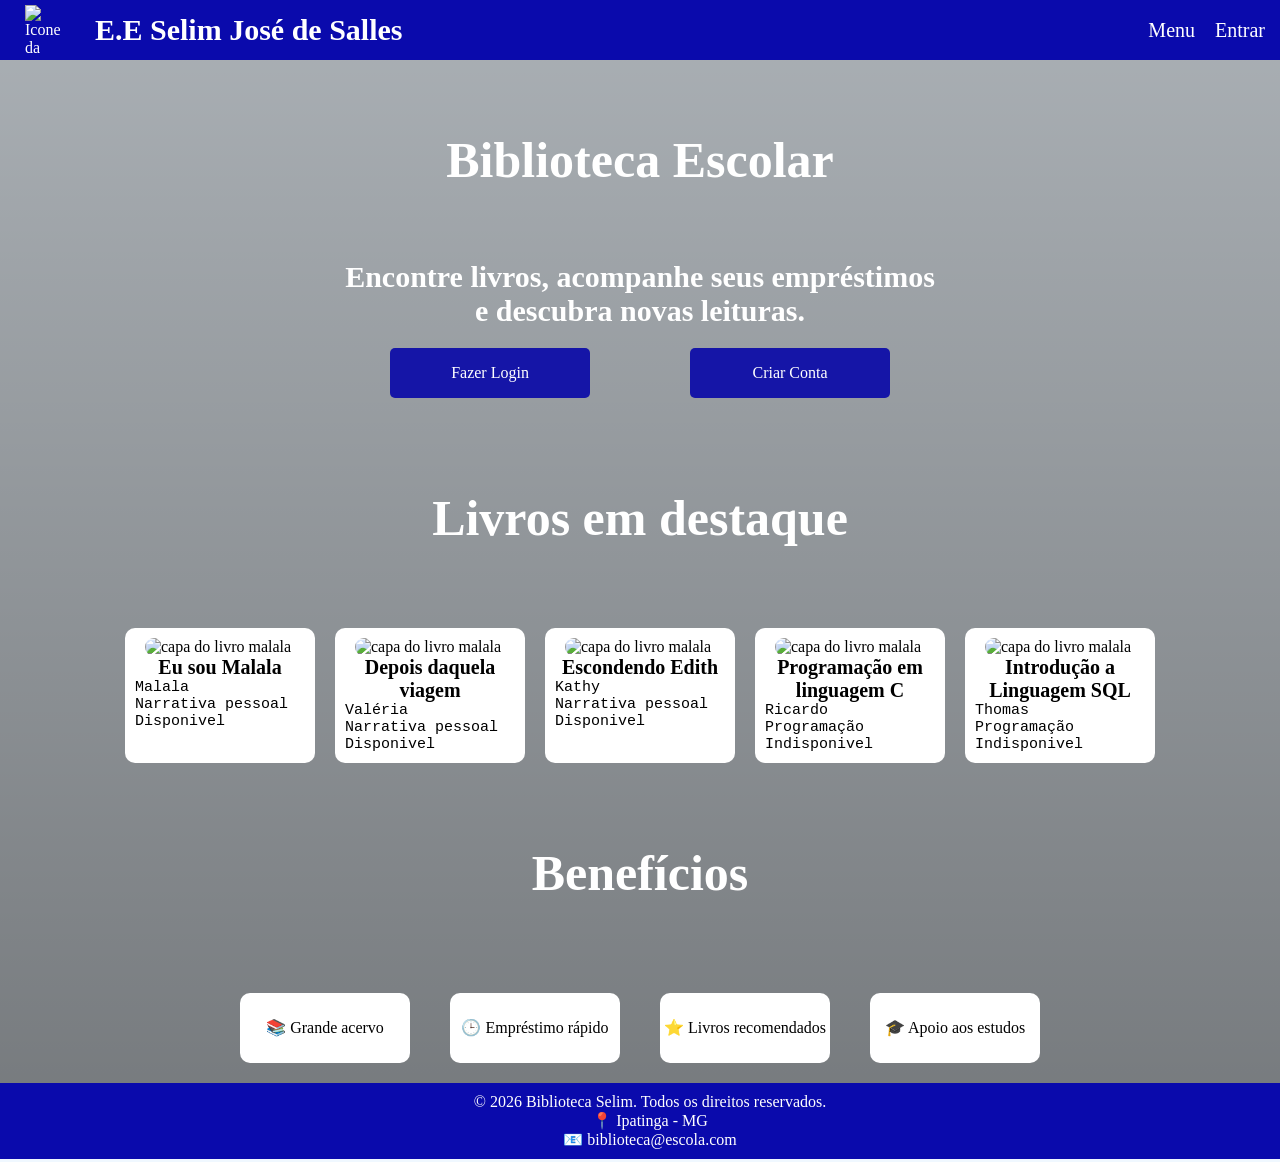
==== index.html @ b5f73b68 "Add files via upload" ====
<!DOCTYPE html>
<html lang="pt-BR">
<head>
    <link rel="stylesheet" href="style.css">
    <meta charset="UTF-8">
    <meta name="viewport" content="width=device-width, initial-scale=1.0">
    <title>Biblioteca Selim</title>
</head>
<body>
    <header>
        <img src="imgs/index/iconeselim.png" alt="Icone da Escola">
        <h1>E.E Selim José de Salles</h1>
        <nav>
            <a href="menu.html">Menu</a>
            <a href="login.html">Entrar</a>
        </nav>
    </header>

    <main class="index">
            <h2>Biblioteca Escolar</h2>
            <h3>Encontre livros, acompanhe seus empréstimos e descubra novas leituras.</h3>
            <nav class="nav-index">
                <a href="login.html">Fazer Login</a>
                <a href="cadastro.html">Criar Conta</a>
            </nav>
        
            <h2>Livros em destaque</h2>

            <div class="livrosemdestaque">
                <div class="card-livro-index">
                    <img src="imgs/index/capalivromalala.jfif" alt="capa do livro malala">
                    <h3>Eu sou Malala</h3>
                    <p>Malala</p>
                    <p>Narrativa pessoal</p>
                    <p>Disponivel</p>
                </div>

                <div class="card-livro-index">
                    <img src="imgs/index/capalivrodepoisdaquelaviagem.jpg" alt="capa do livro malala">
                    <h3>Depois daquela viagem</h3>
                    <p>Valéria</p>
                    <p>Narrativa pessoal</p>
                    <p>Disponivel</p>
                </div>

                <div class="card-livro-index">
                    <img src="imgs/index/capalivroescondendoedith.jpg" alt="capa do livro malala">
                    <h3>Escondendo Edith</h3>
                    <p>Kathy</p>
                    <p>Narrativa pessoal</p>
                    <p>Disponivel</p>
                </div>

                <div class="card-livro-index">
                    <img src="imgs/index/capalivrolinguagemc.jfif" alt="capa do livro malala">
                    <h3>Programação em linguagem C</h3>
                    <p>Ricardo</p>
                    <p>Programação</p>
                    <p>Indisponivel</p>
                </div>

                <div class="card-livro-index">
                    <img src="imgs/index/capalivrosql.jpg" alt="capa do livro malala">
                    <h3>Introdução a Linguagem SQL</h3>
                    <p>Thomas</p>
                    <p>Programação</p>
                    <p>Indisponivel</p>
                </div>
            </div>

            <h2>Benefícios</h2>

            <div class="beneficios">
                <div class="beneficio">
                    <p>📚 Grande acervo</p>
                </div>
                <div class="beneficio">
                    <p>🕒 Empréstimo rápido</p>
                </div>
                <div class="beneficio">
                    <p>⭐ Livros recomendados</p>
                </div>
                <div class="beneficio">
                    <p>🎓 Apoio aos estudos</p>
                </div>
            </div>
    </main>

    <footer>
        <p>&copy; 2026 Biblioteca Selim. Todos os direitos reservados.</p>
        <p>📍 Ipatinga - MG</p>
        <p>📧 biblioteca@escola.com</p>
    </footer>
</body>
</html>
---- style.css ----
*{
    margin: 0;
    padding: 0;
}

body{
    background-color: aliceblue;
}

header{
    display: flex;
    background-color: rgb(10, 10, 172);
    color: white;
    width: 100%;
    z-index: 1000;
    padding: 5px;
}

header img{
    width: 50px;
    height: 50px;
    margin-left: 20px;
}

header h1{
    margin-left: 20px;
    font-size: 30px;
    line-height: 50px;
}

header nav{
    display: flex;
    margin-left: auto;
    margin-right: 20px;
}

header nav a{
    text-decoration: none;
    color: white;
    line-height: 50px;
    margin-left: 20px;
    font-size: 20px;
}

main{
    z-index: 100;
}

footer{
    width: 100%;
    z-index: 1000;
    background-color: rgb(10, 10, 172);
    color: white;
    text-align: center;
    padding: 10px;
}

.footer{
    bottom: 0;
    position: fixed;
}

/* Index */
.index{
    background-image:linear-gradient(rgba(0,0,0,0.3), rgba(0,0,0,0.5)), url("imgs/index/backgroundindex.jpg");
}

.index h2{
    color: white;
    font-size: 50px;
    text-align: center;
    line-height: 200px;
}

.index h3{
    color: white;
    font-size: 30px;
    text-align: center;
    max-width: 600px;
    margin: 0 auto;
}

.index a{
    width: 200px;
    height: 50px;
    background-color: rgb(21, 21, 167);
    color: white;
    text-decoration: none;
    text-align: center;
    line-height: 50px;
    margin: 20px auto;
    border-radius: 5px;
    transition: background-color 0.3s ease, transform 0.3s ease;
}

.index a:hover{
    background-color: rgb(0, 0, 150);
    transform: scale(1.05);
}

.livrosemdestaque{
    display: flex;
    justify-content: center;
    flex-wrap: wrap;
}

.card-livro-index{
    border-radius: 10px;
    background-color: white;
    padding: 10px;
    margin: 10px;
    width: 170px;
    transition: transform 0.7s ease;
}

.card-livro-index:hover{
    transform: translateY(-5%);
}

.card-livro-index img{
    width: 150px;
    border-radius: 10px;
    display: block;
    margin: 0 auto;
}

.card-livro-index h3{
    color: black;
    font-size: 20px;
}

.card-livro-index p{
    color: black;
    font-family: monospace;
    font-size: 15px;
}

.nav-index{
    display: flex;
    max-width: 600px;
    margin: 0 auto;
}

.beneficios{
    display: flex;
    justify-content: center;
    flex-wrap: wrap;
}

.beneficio{
    text-align: center;
    background-color: white;
    border-radius: 10px;
    width: 170px;
    height: 70px;
    margin: 20px;
    line-height: 70px;
    transition: background-color 0.3s ease;
}

.beneficio:hover{
    background-color: rgb(236, 232, 232);
}

/* Login e Cadastro */
.formulario{
    margin: 40px auto;
    border: solid 1px;
    display: block;
    width: 250px;
    padding: 10px;
    border-radius: 10px;
    background-color: white;
    margin-bottom: 20px;
}

.formulario label{
    font-size: 30px;
}

.formulario input{
    font-size: 15px;
    cursor: pointer;
    padding: 5px 10px;
}

.formulario h1{
    text-align: center;
}

/* Catalogo */
.card-livro-catalogo{
    border-radius: 10px;
    background-color: white;
    padding: 10px;
    margin: 10px;
    width: 170px;
    transition: transform 0.7s ease;
}

.card-livro-catalogo img{
    width: 150px;
    border-radius: 10px;
    display: block;
    margin: 0 auto;
}

.card-livro-catalogo h3{
    color: black;
    font-size: 20px;
}

.card-livro-catalogo p{
    color: black;
    font-family: monospace;
    font-size: 15px;
}

.card-livro-catalogo a{
    border: solid 1px;
    border-radius: 5px;
    text-decoration: none;
    line-height: 50px;
    color: white;
    background-color: blue;
    padding: 5px;
}

.catalogo input{
    margin: 10px;
    text-align: center;
    padding: 2px 15px;
    cursor: pointer;
}

.livroscatalogo{
    display: flex;
    justify-content: center;
    flex-wrap: wrap;
}

/* Menu */ 
.nav-menu{
    display: grid;
    border-radius: 10px;
    border: solid 2px;
    padding: 10px;
    width: 150px;
    background-color: white;
    margin: 40px auto;
}

.nav-menu a{
    text-decoration: none;
    font-size: 20px;
}

/* Livro */
.livro{
margin-left: 10px;
}

.livro img{
    width: 400px;
    border-radius: 15px;
    margin: 10px;
}

.livro p{
    font-size: 20px;
    margin-top: 10px;
    margin-left: 20px;
}

.livro h3{
    margin-left: 10px;
}

.livro input{
    padding: 5px;
    margin-top: 10px;
    margin-left: 20px;
    margin-bottom: 10px;
    cursor: pointer;
}

/* Perfil */
.perfil{
    margin-left: 20px;
}
.perfil img{
    width: 150px;
}
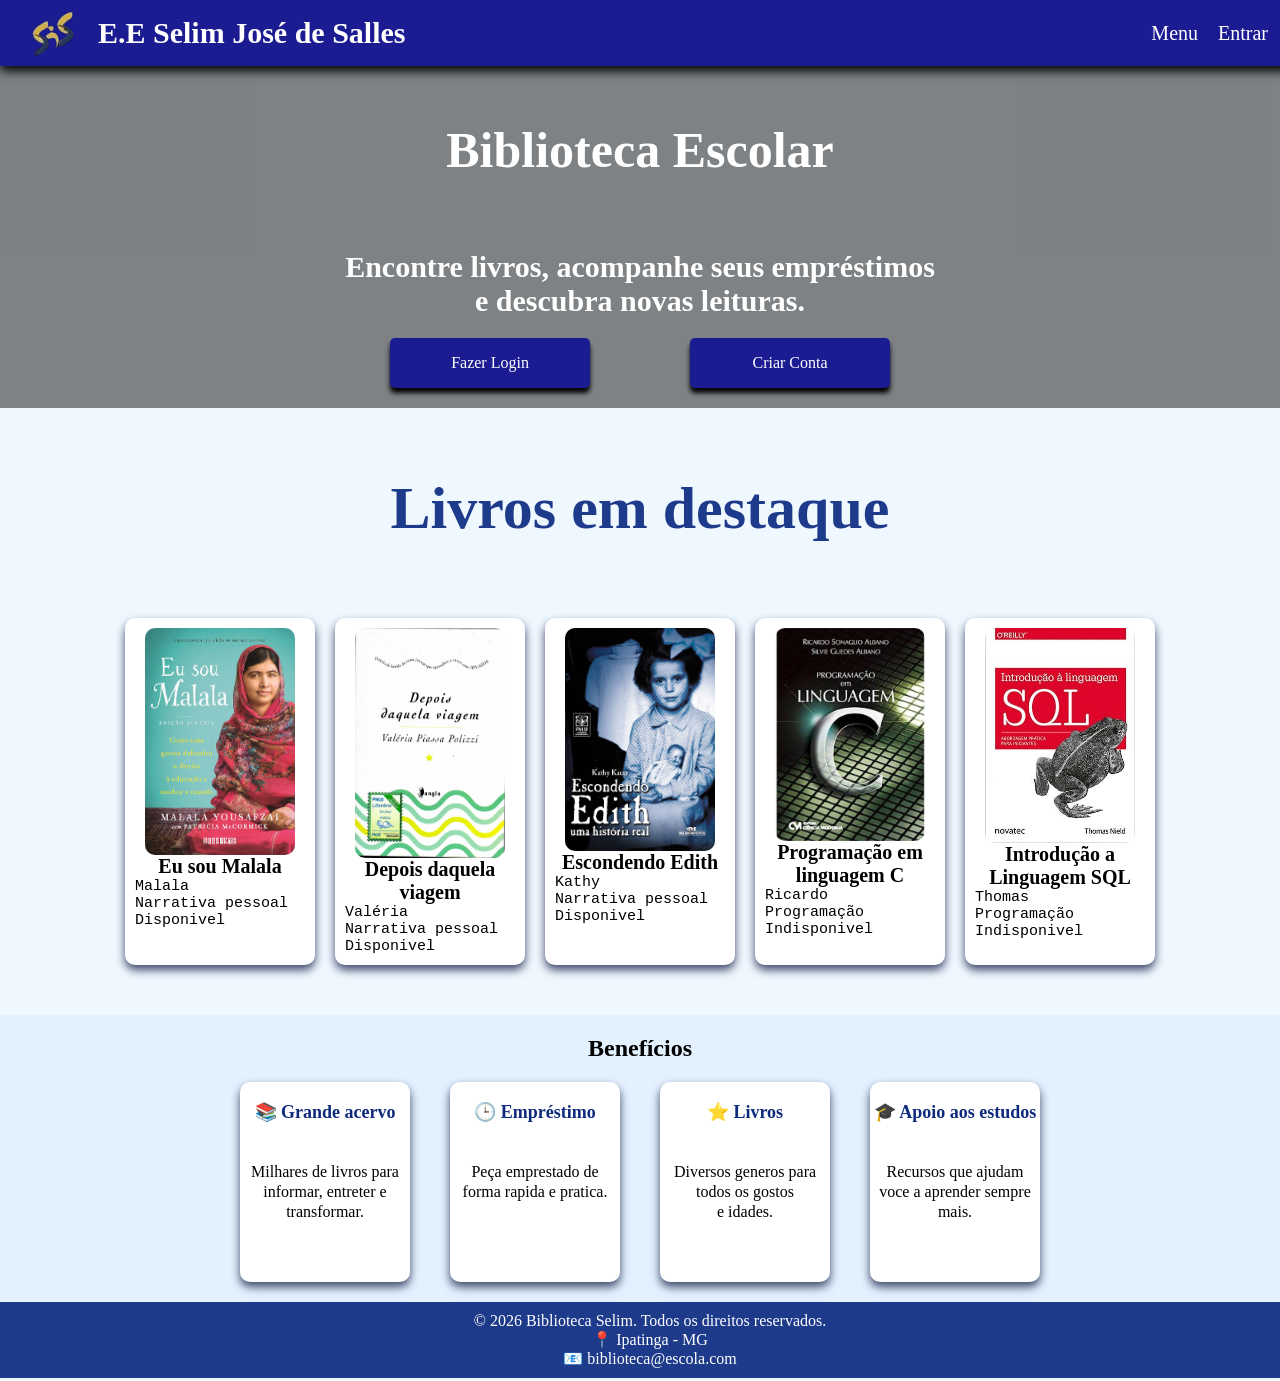
==== commit 69f9cf87: "Add files via upload" ====
--- a/index.html
+++ b/index.html
@@ -17,15 +17,17 @@
     </header>
 
     <main class="index">
-            <h2>Biblioteca Escolar</h2>
+        <div class="box">
+            <h2 class="biblioteca">Biblioteca Escolar</h2>
             <h3>Encontre livros, acompanhe seus empréstimos e descubra novas leituras.</h3>
             <nav class="nav-index">
                 <a href="login.html">Fazer Login</a>
                 <a href="cadastro.html">Criar Conta</a>
             </nav>
-        
+        </div>
+        <div class="livros">
             <h2>Livros em destaque</h2>
-
+        </div>
             <div class="livrosemdestaque">
                 <div class="card-livro-index">
                     <img src="imgs/index/capalivromalala.jfif" alt="capa do livro malala">
@@ -67,23 +69,29 @@
                     <p>Indisponivel</p>
                 </div>
             </div>
-
-            <h2>Benefícios</h2>
+<div class="box2">
+            <h2 class="beneficios">Benefícios</h2>
 
             <div class="beneficios">
                 <div class="beneficio">
-                    <p>📚 Grande acervo</p>
+                    <h2 class="titulo-p">📚 Grande acervo</h2>
+                    <p class="texto-p">Milhares de livros para informar, entreter e transformar.</p>
                 </div>
                 <div class="beneficio">
-                    <p>🕒 Empréstimo rápido</p>
+                    <h2 class="titulo-p">🕒 Empréstimo</h2>
+                    <p class="texto-p">Peça emprestado de <br>forma rapida e pratica.</p>
                 </div>
                 <div class="beneficio">
-                    <p>⭐ Livros recomendados</p>
+                    <h2 class="titulo-p">⭐ Livros</h2>
+                    <p>Diversos generos para todos os gostos <br>e idades.</p>
                 </div>
                 <div class="beneficio">
-                    <p>🎓 Apoio aos estudos</p>
+                    <h2 class="titulo-p">🎓 Apoio aos estudos</h2>
+                    <p>Recursos que ajudam voce a aprender sempre mais.</p>
+                   
                 </div>
             </div>
+</div>
     </main>
 
     <footer>
--- a/style.css
+++ b/style.css
@@ -2,18 +2,21 @@
     margin: 0;
     padding: 0;
 }
-
 body{
     background-color: aliceblue;
 }
 
 header{
     display: flex;
-    background-color: rgb(10, 10, 172);
+    background-color: rgb(27, 27, 146);
     color: white;
     width: 100%;
     z-index: 1000;
-    padding: 5px;
+    padding: 8px;
+      box-shadow:0 5px 10px #000000;
+    position: fixed;
+    top: 0;
+    margin-bottom: 20px ;
 }
 
 header img{
@@ -49,29 +52,46 @@
 footer{
     width: 100%;
     z-index: 1000;
-    background-color: rgb(10, 10, 172);
+    background-color: #1E3A8A ;
     color: white;
     text-align: center;
     padding: 10px;
+     box-shadow: 10px #3e5288;
 }
 
 .footer{
     bottom: 0;
     position: fixed;
+    z-index: 1000;
 }
 
 /* Index */
+.box{
+    background-color: rgba(0, 0, 0, 0.479);
+    background-image: url(imgs/index/Backgroundindex.png);
+}
 .index{
-    background-image:linear-gradient(rgba(0,0,0,0.3), rgba(0,0,0,0.5)), url("imgs/index/backgroundindex.jpg");
-}
-
-.index h2{
+   background-color: aliceblue ; 
+ background-size: cover;         
+  background-repeat: no-repeat;  
+  background-position: center;     
+  background-attachment: fixed;    
+  min-height: 100vh;          
+}
+
+.biblioteca{
     color: white;
     font-size: 50px;
     text-align: center;
     line-height: 200px;
-}
-
+   padding-top: 50px;
+}
+.livros{
+    color: #1E3A8A;
+    font-size: 40px;
+    text-align: center;
+    line-height: 200px;
+}
 .index h3{
     color: white;
     font-size: 30px;
@@ -83,7 +103,8 @@
 .index a{
     width: 200px;
     height: 50px;
-    background-color: rgb(21, 21, 167);
+    background-color: rgb(27, 27, 146);
+    box-shadow:0 5px 5px #000000;
     color: white;
     text-decoration: none;
     text-align: center;
@@ -111,6 +132,7 @@
     margin: 10px;
     width: 170px;
     transition: transform 0.7s ease;
+     box-shadow:0 5px 10px #3e4969;
 }
 
 .card-livro-index:hover{
@@ -150,11 +172,12 @@
 .beneficio{
     text-align: center;
     background-color: white;
+      box-shadow:0 5px 10px #3e4969;
     border-radius: 10px;
     width: 170px;
-    height: 70px;
+    height: 200px;
     margin: 20px;
-    line-height: 70px;
+    line-height: 20px;
     transition: background-color 0.3s ease;
 }
 
@@ -163,31 +186,59 @@
 }
 
 /* Login e Cadastro */
-.formulario{
-    margin: 40px auto;
-    border: solid 1px;
-    display: block;
-    width: 250px;
-    padding: 10px;
-    border-radius: 10px;
-    background-color: white;
-    margin-bottom: 20px;
-}
-
-.formulario label{
-    font-size: 30px;
-}
-
-.formulario input{
-    font-size: 15px;
-    cursor: pointer;
-    padding: 5px 10px;
-}
-
-.formulario h1{
-    text-align: center;
-}
-
+.formulariocadastro{
+  text-align: center;
+  padding: 40px;
+  padding-right: 70px;
+  padding-top: 80px;
+  padding-bottom: 80px;
+  border-radius: 15px;
+  margin: 0 auto;
+  width: 400px;
+  box-shadow:0 10px 20px #3e5288;
+    background:#fff;
+    margin-top: 120px;
+}
+
+
+.nomecadastro{
+  display: flex;
+  flex-direction: column;
+  align-items: start;
+  border-radius: 5px;
+  margin-right: 10px;
+  margin-left: 10px;
+  padding-top: 5px;
+  padding-bottom: 5px;
+  padding-left: 5px;
+  
+  color: royalblue;
+}
+.enviar{
+  width:100%;
+    padding:12px;
+    background:#1E3A8A;
+    color:white;
+    border:none;
+    border-radius:8px;
+    font-size:16px;
+    cursor:pointer;
+}
+
+.formulariocadastro input{
+  margin: 7px;
+  width:100%;
+    padding:12px;
+    border:1px solid #ccc;
+    border-radius:8px;
+    margin-bottom:15px;
+}
+.link{
+ text-decoration: none;
+}
+.link p{
+ color: #464545;;
+}
 /* Catalogo */
 .card-livro-catalogo{
     border-radius: 10px;
@@ -291,5 +342,14 @@
 .perfil img{
     width: 150px;
 }
-
-
+.box2{
+    background-color: #cae2ff56;
+    padding-top: 20px;
+    margin-top: 40px;
+}
+.titulo-p{
+    margin-bottom: 40px;
+    margin-top: 20px;
+    font-size: large;
+    color: #0e2a7c;
+}
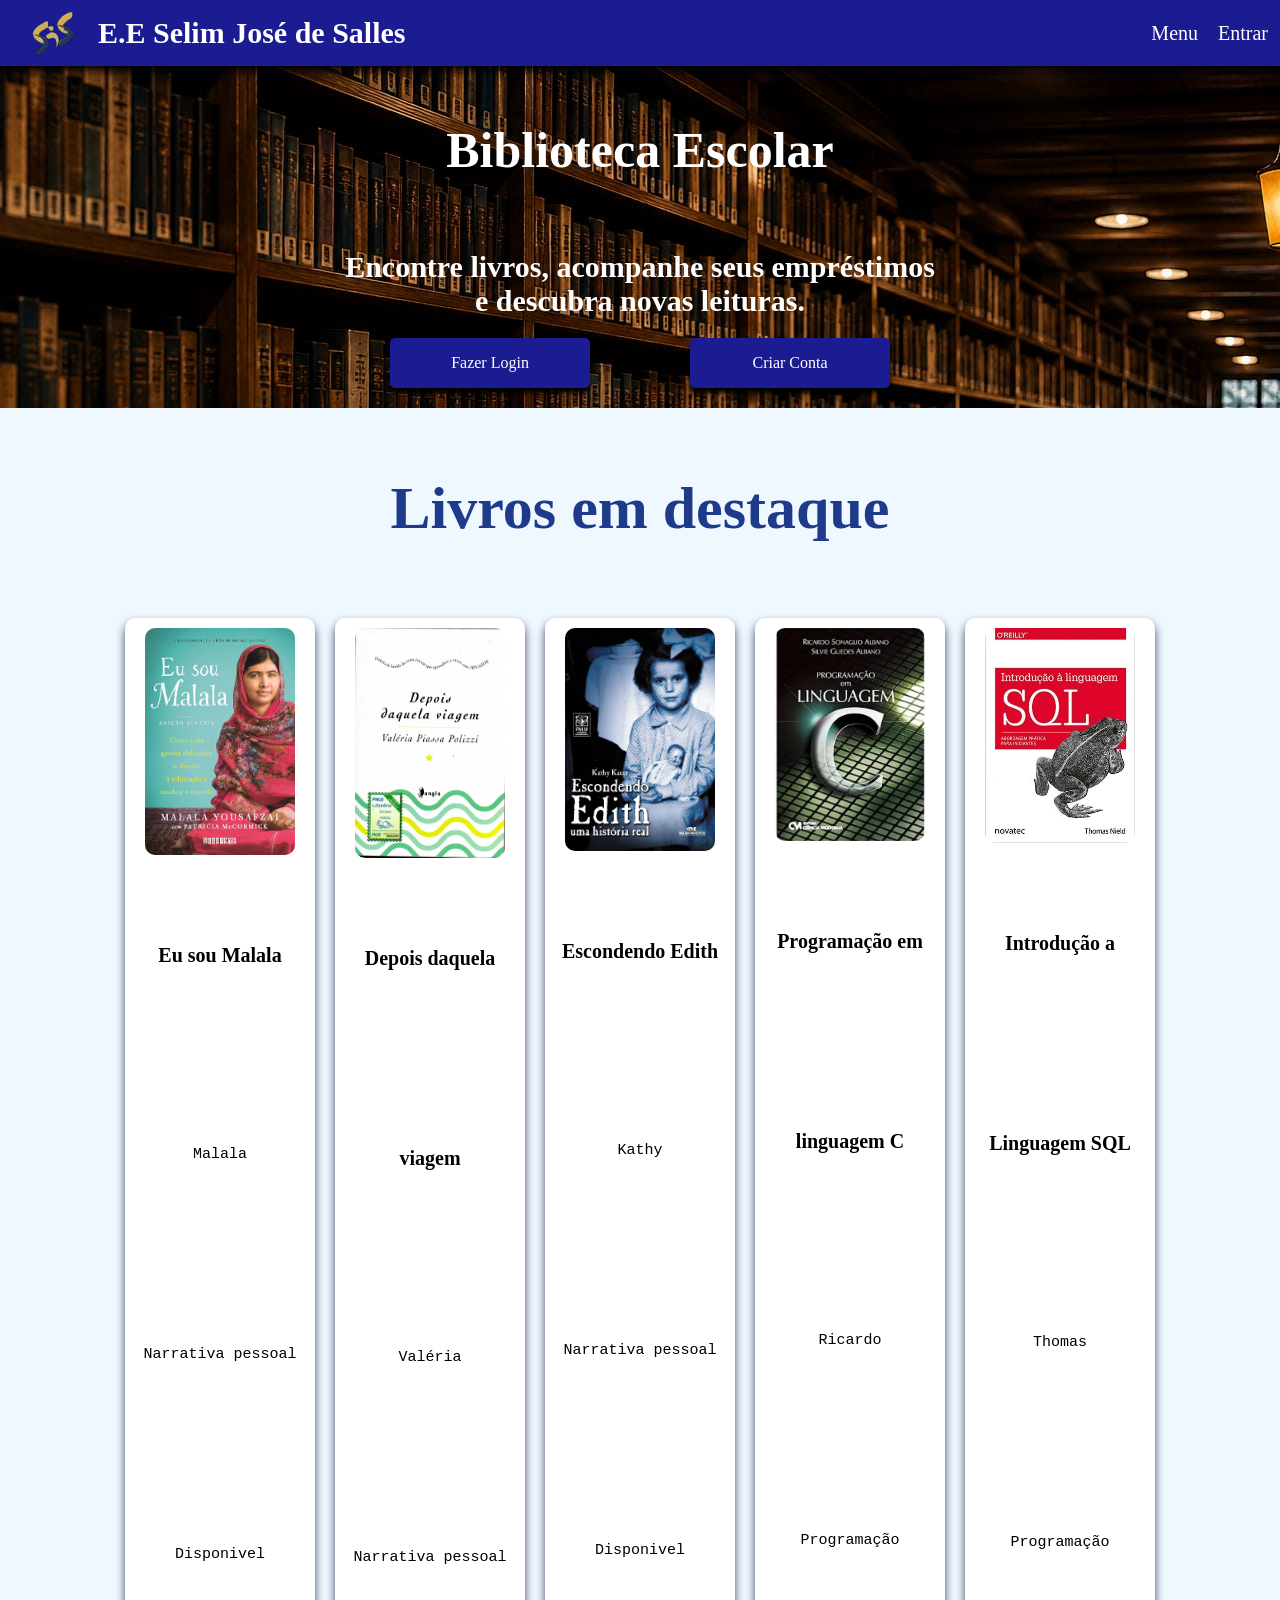
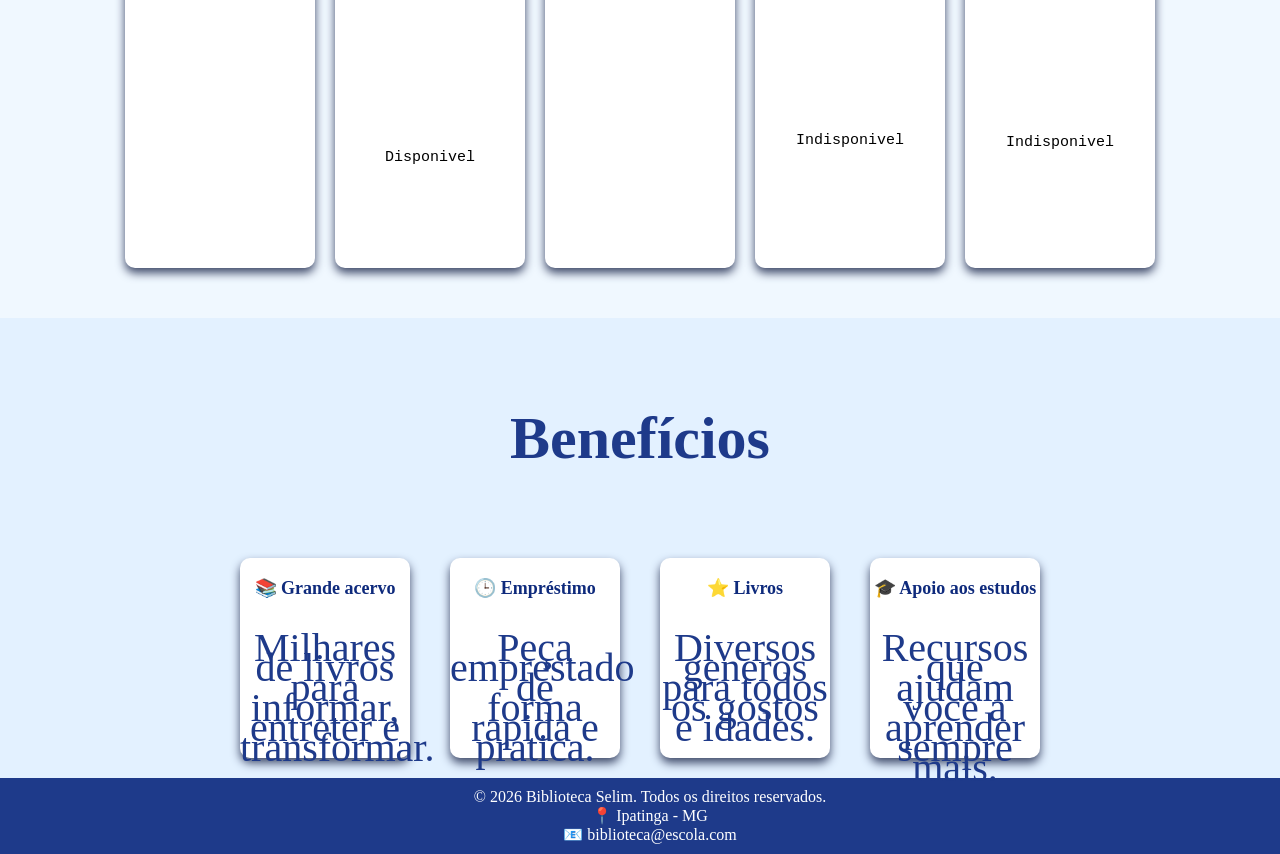
==== commit d52a0109: "Update index.html" ====
--- a/index.html
+++ b/index.html
@@ -17,81 +17,81 @@
     </header>
 
     <main class="index">
-        <div class="box">
+        <section class="box">
             <h2 class="biblioteca">Biblioteca Escolar</h2>
             <h3>Encontre livros, acompanhe seus empréstimos e descubra novas leituras.</h3>
             <nav class="nav-index">
                 <a href="login.html">Fazer Login</a>
                 <a href="cadastro.html">Criar Conta</a>
             </nav>
-        </div>
-        <div class="livros">
+        </section>
+        <section class="livros">
             <h2>Livros em destaque</h2>
         </div>
-            <div class="livrosemdestaque">
-                <div class="card-livro-index">
+            <section class="livrosemdestaque">
+                <article class="card-livro-index">
                     <img src="imgs/index/capalivromalala.jfif" alt="capa do livro malala">
                     <h3>Eu sou Malala</h3>
                     <p>Malala</p>
                     <p>Narrativa pessoal</p>
                     <p>Disponivel</p>
-                </div>
+                </article>
 
-                <div class="card-livro-index">
+                <article class="card-livro-index">
                     <img src="imgs/index/capalivrodepoisdaquelaviagem.jpg" alt="capa do livro malala">
                     <h3>Depois daquela viagem</h3>
                     <p>Valéria</p>
                     <p>Narrativa pessoal</p>
                     <p>Disponivel</p>
-                </div>
+                </article>
 
-                <div class="card-livro-index">
+                <article class="card-livro-index">
                     <img src="imgs/index/capalivroescondendoedith.jpg" alt="capa do livro malala">
                     <h3>Escondendo Edith</h3>
                     <p>Kathy</p>
                     <p>Narrativa pessoal</p>
                     <p>Disponivel</p>
-                </div>
+                </article>
 
-                <div class="card-livro-index">
+                <article class="card-livro-index">
                     <img src="imgs/index/capalivrolinguagemc.jfif" alt="capa do livro malala">
                     <h3>Programação em linguagem C</h3>
                     <p>Ricardo</p>
                     <p>Programação</p>
                     <p>Indisponivel</p>
-                </div>
+                </article>
 
-                <div class="card-livro-index">
+                <article class="card-livro-index">
                     <img src="imgs/index/capalivrosql.jpg" alt="capa do livro malala">
                     <h3>Introdução a Linguagem SQL</h3>
                     <p>Thomas</p>
                     <p>Programação</p>
                     <p>Indisponivel</p>
-                </div>
-            </div>
-<div class="box2">
+                </article>
+            </section>
+<section class="box2">
             <h2 class="beneficios">Benefícios</h2>
 
             <div class="beneficios">
-                <div class="beneficio">
+                <article class="beneficio">
                     <h2 class="titulo-p">📚 Grande acervo</h2>
                     <p class="texto-p">Milhares de livros para informar, entreter e transformar.</p>
-                </div>
-                <div class="beneficio">
+                </article>
+                <article class="beneficio">
                     <h2 class="titulo-p">🕒 Empréstimo</h2>
                     <p class="texto-p">Peça emprestado de <br>forma rapida e pratica.</p>
-                </div>
-                <div class="beneficio">
+                </article>
+                <article class="beneficio">
                     <h2 class="titulo-p">⭐ Livros</h2>
                     <p>Diversos generos para todos os gostos <br>e idades.</p>
-                </div>
-                <div class="beneficio">
+                </article>
+                <article class="beneficio">
                     <h2 class="titulo-p">🎓 Apoio aos estudos</h2>
                     <p>Recursos que ajudam voce a aprender sempre mais.</p>
                    
-                </div>
+                </article>
             </div>
-</div>
+</section>
     </main>
 
     <footer>
@@ -100,4 +100,4 @@
         <p>📧 biblioteca@escola.com</p>
     </footer>
 </body>
-</html>+</html>
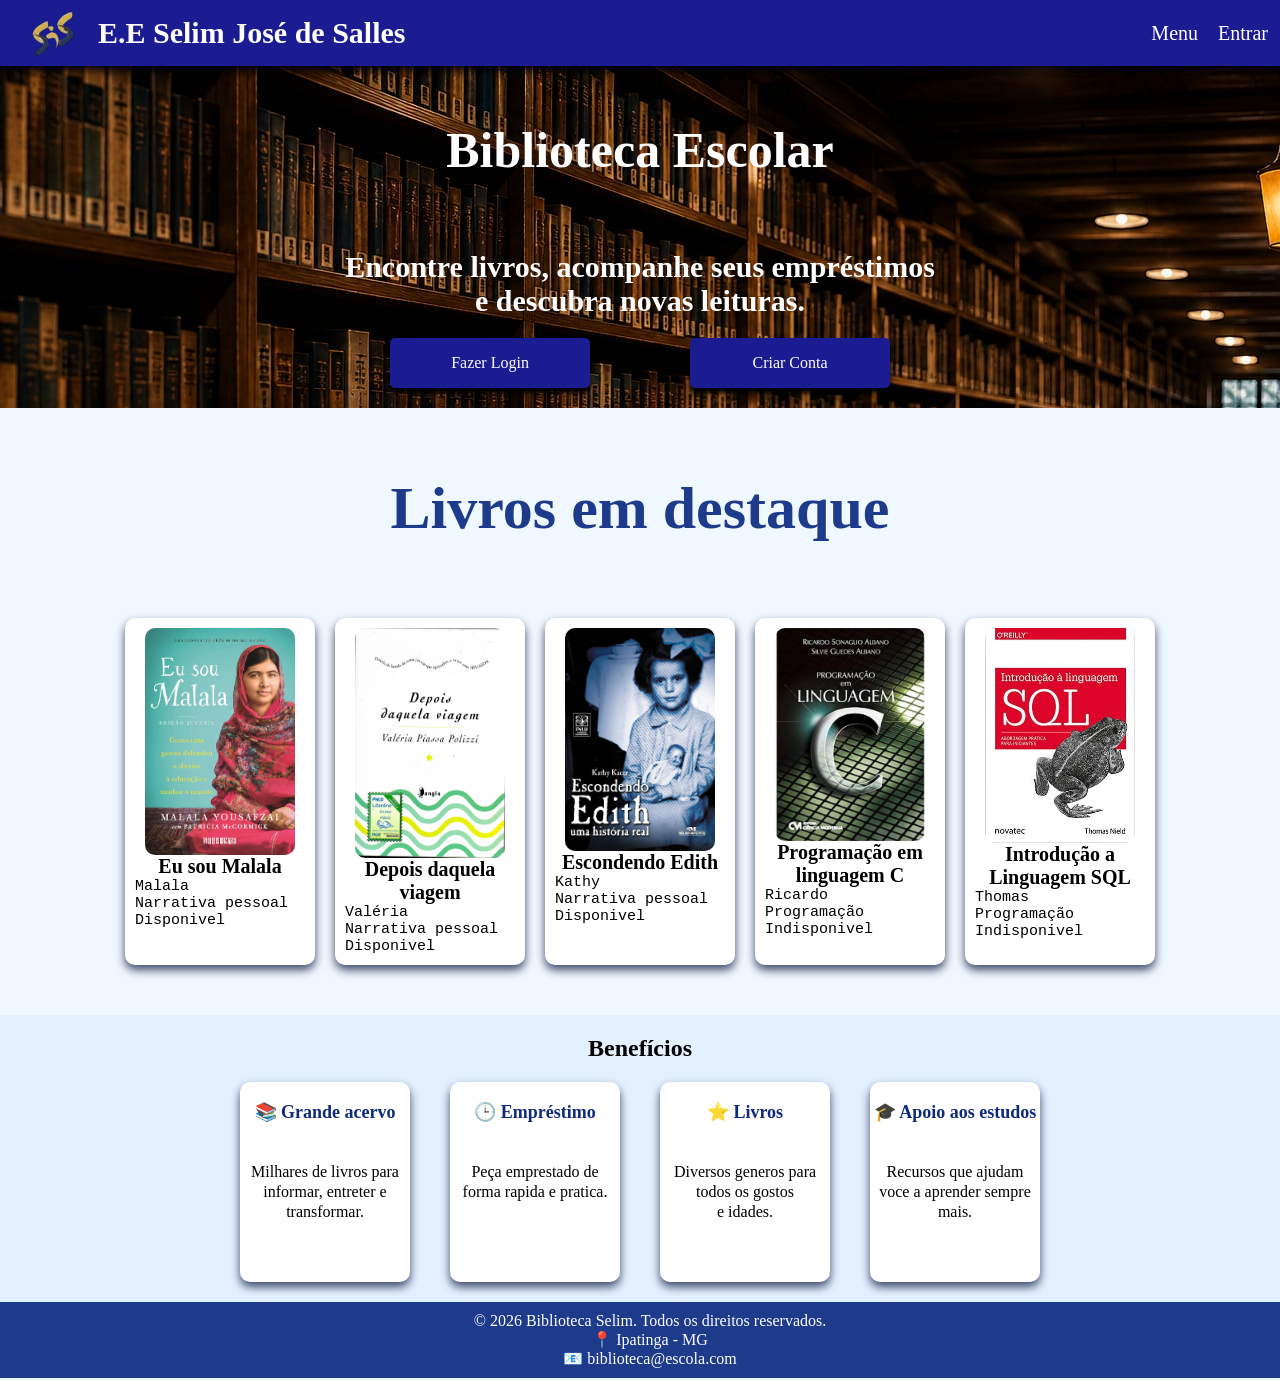
==== commit 316e6d0c: "Update index.html" ====
--- a/index.html
+++ b/index.html
@@ -27,7 +27,7 @@
         </section>
         <section class="livros">
             <h2>Livros em destaque</h2>
-        </div>
+        </section>
             <section class="livrosemdestaque">
                 <article class="card-livro-index">
                     <img src="imgs/index/capalivromalala.jfif" alt="capa do livro malala">
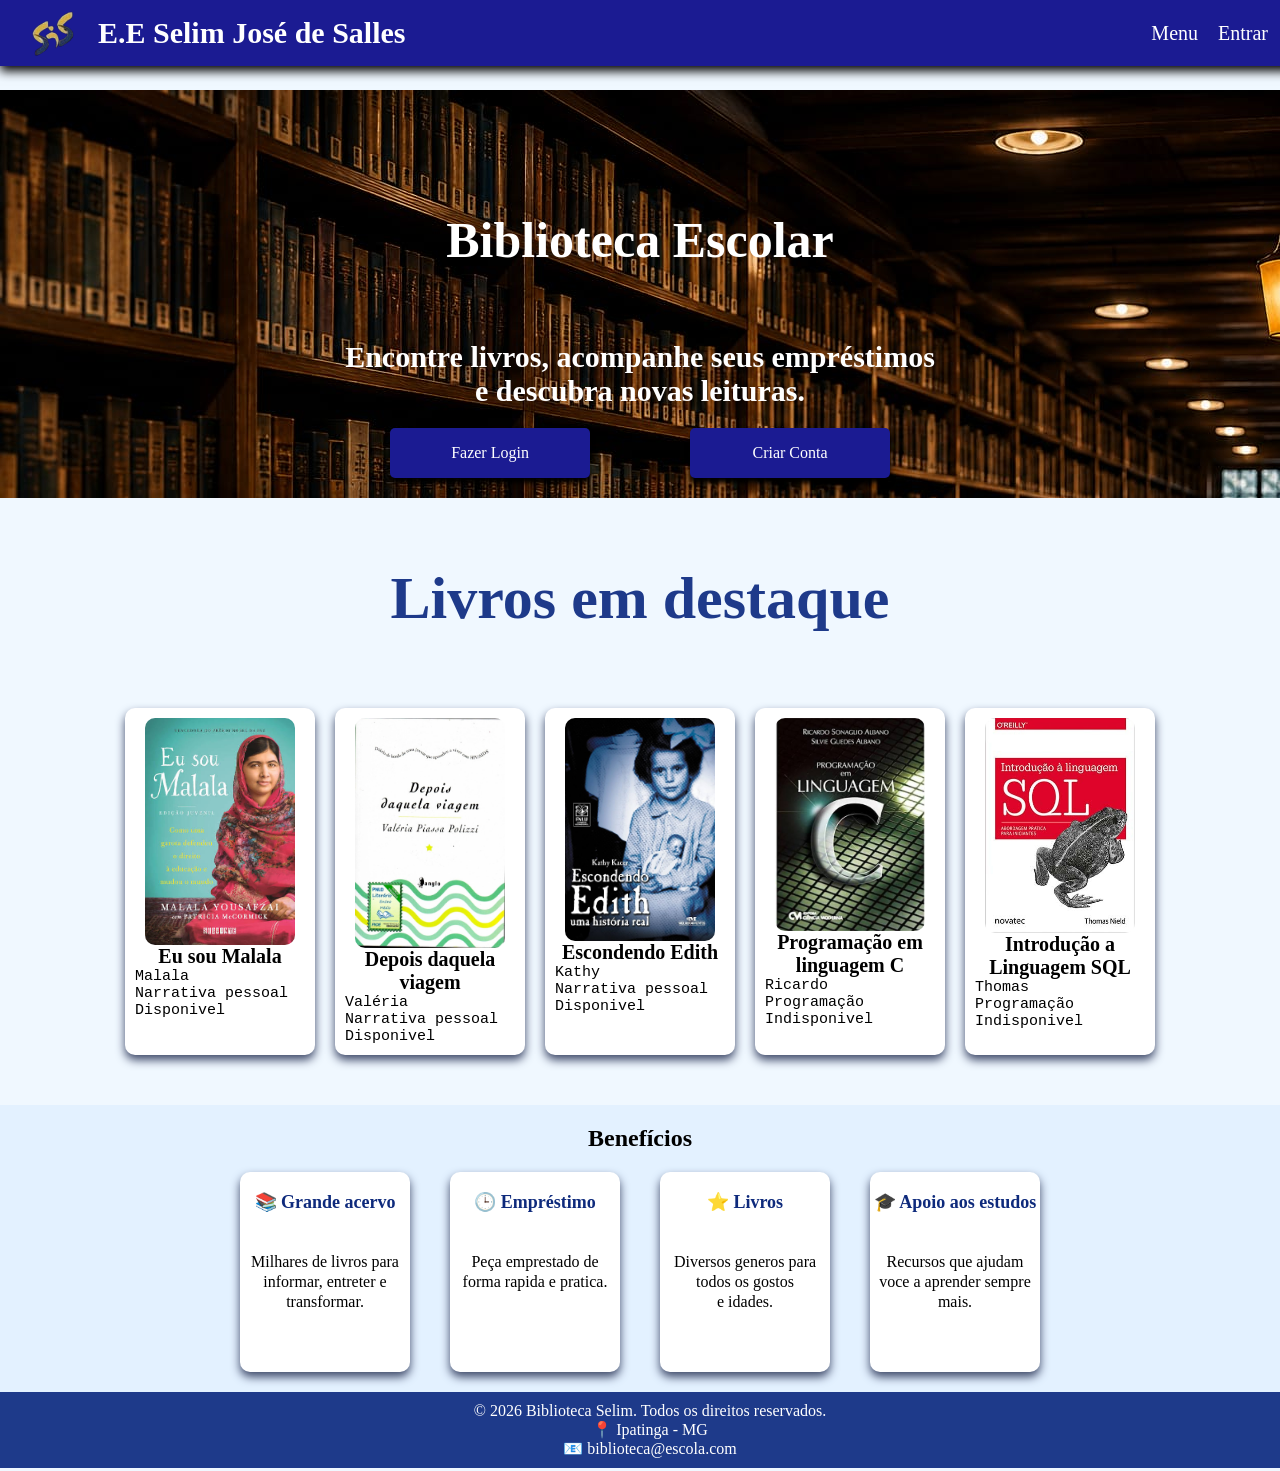
==== commit 259ceae5: "Adição dos arquivos atualizados via upload" ====
--- a/index.html
+++ b/index.html
@@ -8,7 +8,7 @@
 </head>
 <body>
     <header>
-        <img src="imgs/index/iconeselim.png" alt="Icone da Escola">
+        <img src="imgs/iconeselim.png" alt="Icone da Escola">
         <h1>E.E Selim José de Salles</h1>
         <nav>
             <a href="menu.html">Menu</a>
@@ -30,7 +30,7 @@
         </section>
             <section class="livrosemdestaque">
                 <article class="card-livro-index">
-                    <img src="imgs/index/capalivromalala.jfif" alt="capa do livro malala">
+                    <img src="imgs/capalivromalala.jfif" alt="capa do livro malala">
                     <h3>Eu sou Malala</h3>
                     <p>Malala</p>
                     <p>Narrativa pessoal</p>
@@ -38,7 +38,7 @@
                 </article>
 
                 <article class="card-livro-index">
-                    <img src="imgs/index/capalivrodepoisdaquelaviagem.jpg" alt="capa do livro malala">
+                    <img src="imgs/capalivrodepoisdaquelaviagem.jpg" alt="capa do livro malala">
                     <h3>Depois daquela viagem</h3>
                     <p>Valéria</p>
                     <p>Narrativa pessoal</p>
@@ -46,7 +46,7 @@
                 </article>
 
                 <article class="card-livro-index">
-                    <img src="imgs/index/capalivroescondendoedith.jpg" alt="capa do livro malala">
+                    <img src="imgs/capalivroescondendoedith.jpg" alt="capa do livro malala">
                     <h3>Escondendo Edith</h3>
                     <p>Kathy</p>
                     <p>Narrativa pessoal</p>
@@ -54,7 +54,7 @@
                 </article>
 
                 <article class="card-livro-index">
-                    <img src="imgs/index/capalivrolinguagemc.jfif" alt="capa do livro malala">
+                    <img src="imgs/capalivrolinguagemc.jfif" alt="capa do livro malala">
                     <h3>Programação em linguagem C</h3>
                     <p>Ricardo</p>
                     <p>Programação</p>
@@ -62,7 +62,7 @@
                 </article>
 
                 <article class="card-livro-index">
-                    <img src="imgs/index/capalivrosql.jpg" alt="capa do livro malala">
+                    <img src="imgs/capalivrosql.jpg" alt="capa do livro malala">
                     <h3>Introdução a Linguagem SQL</h3>
                     <p>Thomas</p>
                     <p>Programação</p>
--- a/style.css
+++ b/style.css
@@ -4,6 +4,10 @@
 }
 body{
     background-color: aliceblue;
+    display: flex;
+    flex-direction: column;
+    min-height: 100vh;
+    padding-top: 90px;
 }
 
 header{
@@ -13,7 +17,7 @@
     width: 100%;
     z-index: 1000;
     padding: 8px;
-      box-shadow:0 5px 10px #000000;
+    box-shadow:0 5px 10px black;
     position: fixed;
     top: 0;
     margin-bottom: 20px ;
@@ -56,27 +60,22 @@
     color: white;
     text-align: center;
     padding: 10px;
-     box-shadow: 10px #3e5288;
-}
-
-.footer{
-    bottom: 0;
-    position: fixed;
-    z-index: 1000;
+    box-shadow: 10px #3e5288;
+    margin-top: auto;
 }
 
 /* Index */
 .box{
     background-color: rgba(0, 0, 0, 0.479);
-    background-image: url(imgs/index/Backgroundindex.png);
+    background-image: url(imgs/Backgroundindex.png);
 }
 .index{
-   background-color: aliceblue ; 
- background-size: cover;         
-  background-repeat: no-repeat;  
-  background-position: center;     
-  background-attachment: fixed;    
-  min-height: 100vh;          
+    background-color: aliceblue ; 
+    background-size: cover;         
+    background-repeat: no-repeat;  
+    background-position: center;     
+    background-attachment: fixed;    
+    min-height: 100vh;          
 }
 
 .biblioteca{
@@ -84,7 +83,7 @@
     font-size: 50px;
     text-align: center;
     line-height: 200px;
-   padding-top: 50px;
+    padding-top: 50px;
 }
 .livros{
     color: #1E3A8A;
@@ -104,7 +103,7 @@
     width: 200px;
     height: 50px;
     background-color: rgb(27, 27, 146);
-    box-shadow:0 5px 5px #000000;
+    box-shadow:0 5px 5px black;
     color: white;
     text-decoration: none;
     text-align: center;
@@ -187,35 +186,34 @@
 
 /* Login e Cadastro */
 .formulariocadastro{
-  text-align: center;
-  padding: 40px;
-  padding-right: 70px;
-  padding-top: 80px;
-  padding-bottom: 80px;
-  border-radius: 15px;
-  margin: 0 auto;
-  width: 400px;
-  box-shadow:0 10px 20px #3e5288;
+    text-align: center;
+    padding: 40px;
+    padding-right: 70px;
+    padding-top: 80px;
+    padding-bottom: 80px;
+    border-radius: 15px;
+    margin: 0 auto;
+    width: 400px;
+    box-shadow:0 10px 20px #3e5288;
     background:#fff;
     margin-top: 120px;
 }
 
 
 .nomecadastro{
-  display: flex;
-  flex-direction: column;
-  align-items: start;
-  border-radius: 5px;
-  margin-right: 10px;
-  margin-left: 10px;
-  padding-top: 5px;
-  padding-bottom: 5px;
-  padding-left: 5px;
-  
-  color: royalblue;
+    display: flex;
+    flex-direction: column;
+    align-items: start;
+    border-radius: 5px;
+    margin-right: 10px;
+    margin-left: 10px;
+    padding-top: 5px;
+    padding-bottom: 5px;
+    padding-left: 5px;
+    color: royalblue;
 }
 .enviar{
-  width:100%;
+    width:100%;
     padding:12px;
     background:#1E3A8A;
     color:white;
@@ -226,18 +224,18 @@
 }
 
 .formulariocadastro input{
-  margin: 7px;
-  width:100%;
+    margin: 7px;
+    width:100%;
     padding:12px;
     border:1px solid #ccc;
     border-radius:8px;
     margin-bottom:15px;
 }
 .link{
- text-decoration: none;
+    text-decoration: none;
 }
 .link p{
- color: #464545;;
+    color: #464545;;
 }
 /* Catalogo */
 .card-livro-catalogo{
@@ -299,6 +297,7 @@
     width: 150px;
     background-color: white;
     margin: 40px auto;
+    margin-top: 40vh;
 }
 
 .nav-menu a{
@@ -308,7 +307,7 @@
 
 /* Livro */
 .livro{
-margin-left: 10px;
+    margin-left: 10px;
 }
 
 .livro img{
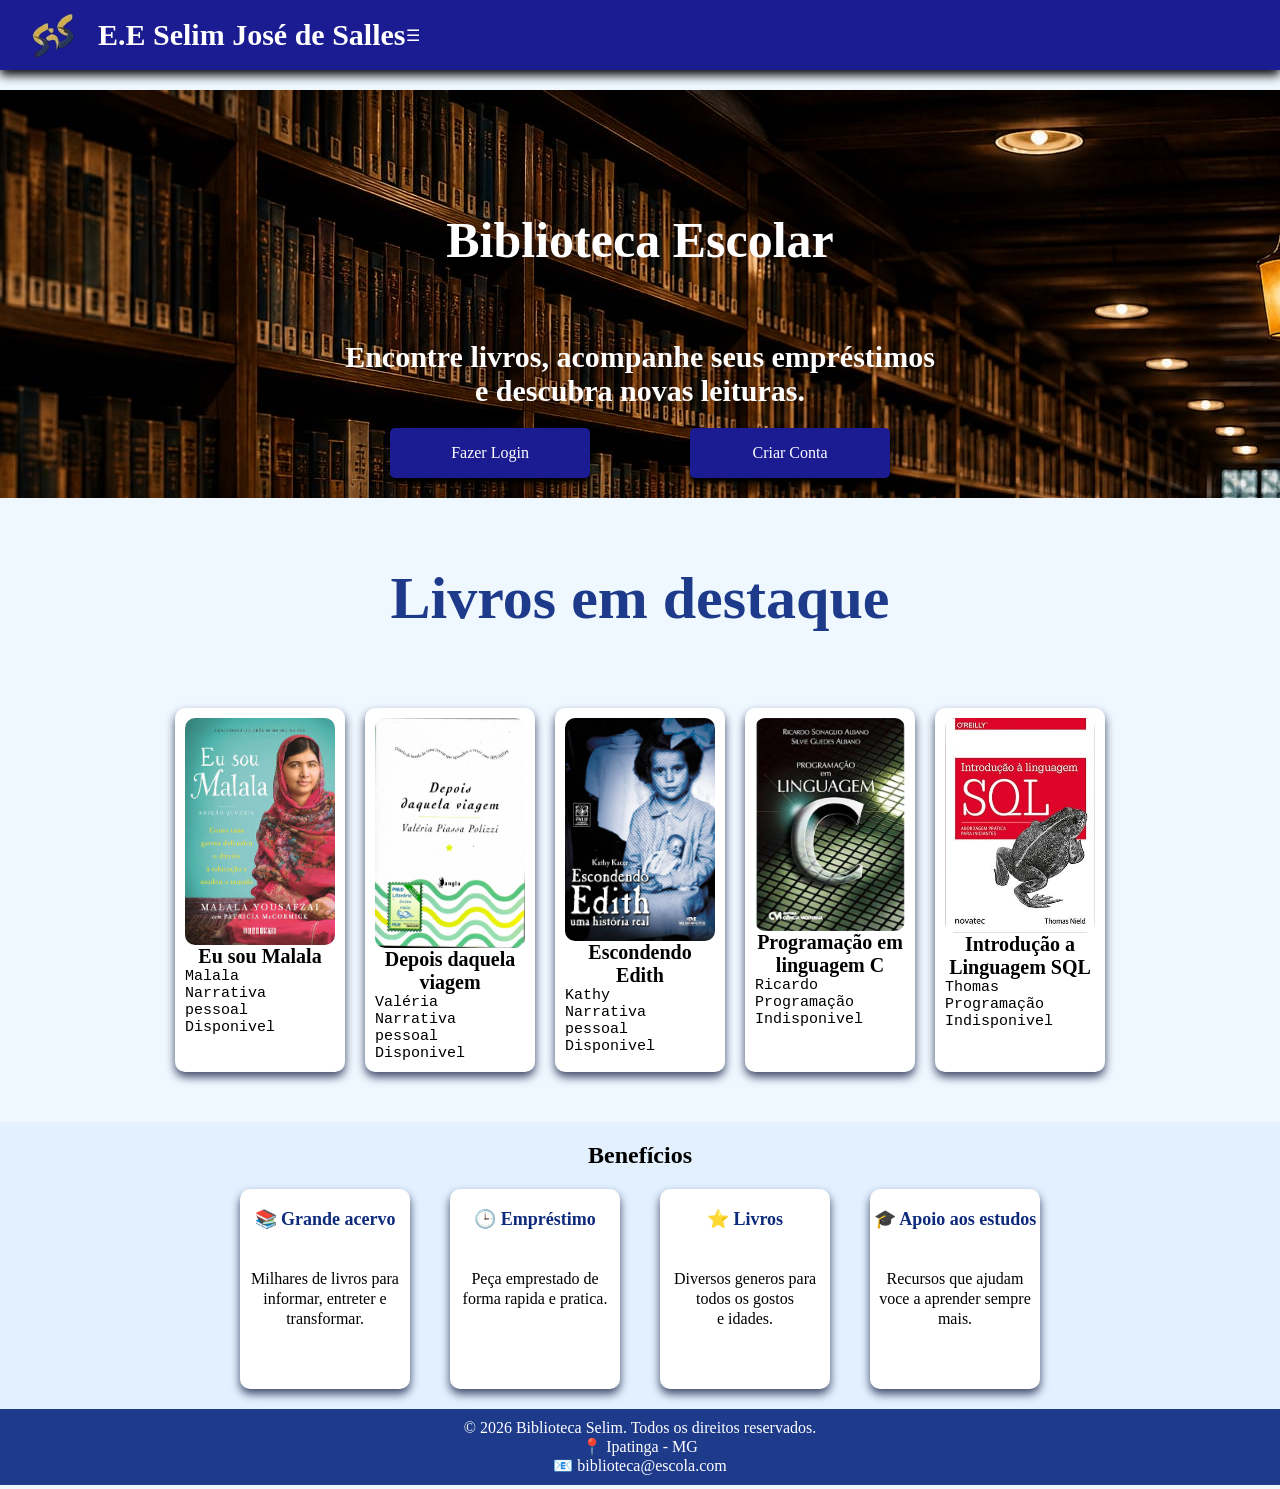
==== commit bbb5c142: "Add files via upload" ====
--- a/index.html
+++ b/index.html
@@ -5,15 +5,28 @@
     <meta charset="UTF-8">
     <meta name="viewport" content="width=device-width, initial-scale=1.0">
     <title>Biblioteca Selim</title>
+    <script src="script.js"></script>
 </head>
 <body>
     <header>
         <img src="imgs/iconeselim.png" alt="Icone da Escola">
         <h1>E.E Selim José de Salles</h1>
-        <nav>
-            <a href="menu.html">Menu</a>
-            <a href="login.html">Entrar</a>
-        </nav>
+            <div class="div-botoes">
+                <a href="#" class="botao-menu-abrir" onclick="showSidebar()">☰</a>
+            </div>
+
+            <nav class="sidebar">
+                <a href="#" class="botao-menu" onclick="hideSidebar()">✕</a>
+            
+                <ul class="elementos-menu">
+                    <li><a href="index.html">Pagina Inicial</a></li>
+                    <li><a href="cadastro.html">Cadastro</a></li>
+                    <li><a href="login.html">Login</a></li>
+                    <li><a href="catalogo.html">Catalogo</a></li>
+                    <li><a href="perfil.html">Perfil</a></li>
+                    <li><a href="emprestimos.html">Emprestimos</a></li>
+                </ul>
+            </nav>
     </header>
 
     <main class="index">
--- a/style.css
+++ b/style.css
@@ -1,7 +1,9 @@
 *{
     margin: 0;
     padding: 0;
-}
+    box-sizing: border-box;
+}
+
 body{
     background-color: aliceblue;
     display: flex;
@@ -12,15 +14,17 @@
 
 header{
     display: flex;
+    align-items: center;
     background-color: rgb(27, 27, 146);
     color: white;
     width: 100%;
+    height: 70px;
     z-index: 1000;
     padding: 8px;
-    box-shadow:0 5px 10px black;
+    box-shadow: 0 5px 10px black;
     position: fixed;
     top: 0;
-    margin-bottom: 20px ;
+    left: 0;
 }
 
 header img{
@@ -55,13 +59,14 @@
 
 footer{
     width: 100%;
-    z-index: 1000;
-    background-color: #1E3A8A ;
+    z-index: 900;
+    background-color: #1E3A8A;
     color: white;
     text-align: center;
     padding: 10px;
     box-shadow: 10px #3e5288;
     margin-top: auto;
+    box-sizing: border-box;
 }
 
 /* Index */
@@ -197,6 +202,7 @@
     box-shadow:0 10px 20px #3e5288;
     background:#fff;
     margin-top: 120px;
+    margin-bottom: 120px;
 }
 
 
@@ -289,22 +295,55 @@
 }
 
 /* Menu */ 
-.nav-menu{
-    display: grid;
-    border-radius: 10px;
-    border: solid 2px;
-    padding: 10px;
-    width: 150px;
+.div-botoes{
+    max-width: 200px;
+}
+
+.botao-menu{
+  text-decoration: none;
+  color: black;
+  cursor: pointer;
+    align-self: flex-start;
+    margin: 25px;
+    font-size: 28px;
+    text-decoration: none;
+}
+
+.botao-menu-abrir{
+  text-decoration: none;
+  color: white;
+  cursor: pointer;
+  right: 20px;
+}
+
+.sidebar {
+    position: fixed;
+    top: 0;
+    right: 0;
+    width: 300px;
+    height: 100vh;
     background-color: white;
-    margin: 40px auto;
-    margin-top: 40vh;
-}
-
-.nav-menu a{
-    text-decoration: none;
-    font-size: 20px;
-}
-
+    display: none;
+    flex-direction: column;
+    z-index: 1000;
+    box-shadow: -5px 0 10px rgba(0, 0, 0, 0.3);
+}
+
+.elementos-menu {
+    list-style: none;
+    padding: 0;
+    margin: 0;
+    display: flex;
+    flex-direction: column;
+    align-items: center;
+    gap: 30px;
+}
+
+.elementos-menu li a {
+    text-decoration: none;
+    color: black;
+    font-size: 20px;
+}
 /* Livro */
 .livro{
     margin-left: 10px;
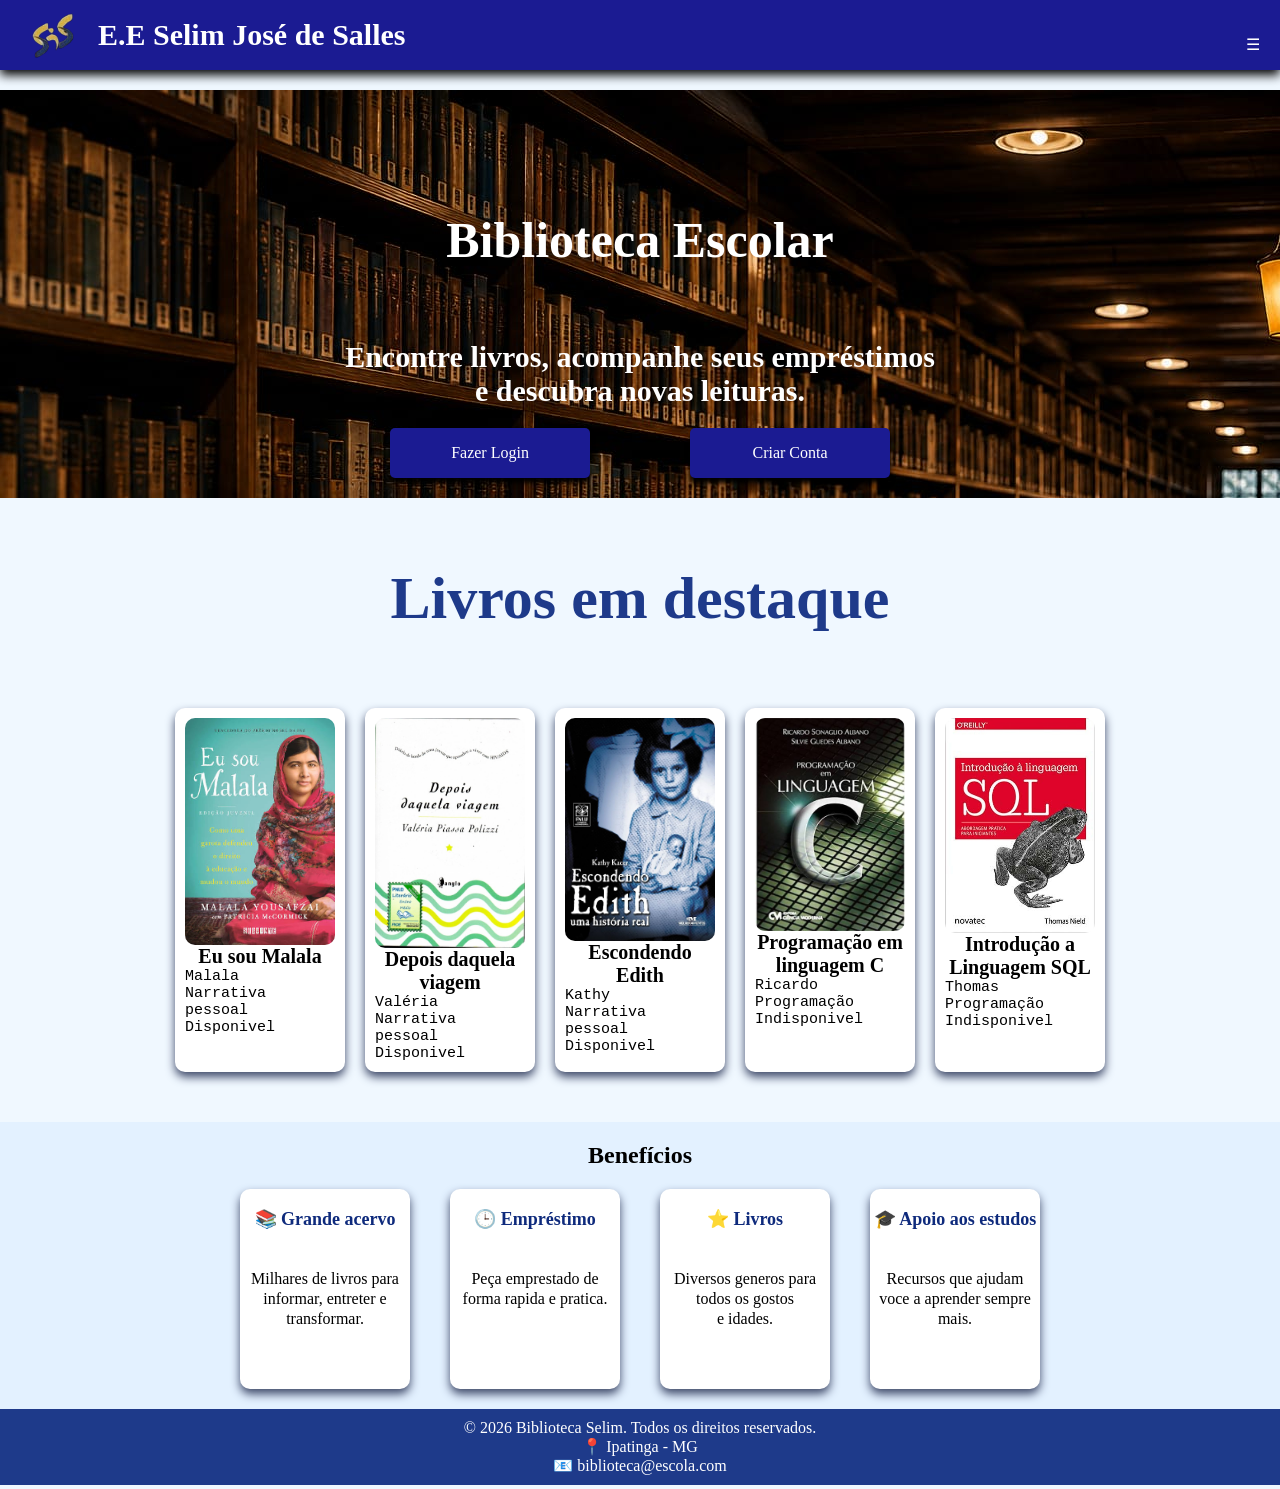
==== commit 7a5070e1: "v2.0 adição da base da area do bibliotecario  para acessar a area do bibliotecario clique no icone d" ====
--- a/index.html
+++ b/index.html
@@ -1,116 +1,116 @@
-<!DOCTYPE html>
-<html lang="pt-BR">
-<head>
-    <link rel="stylesheet" href="style.css">
-    <meta charset="UTF-8">
-    <meta name="viewport" content="width=device-width, initial-scale=1.0">
-    <title>Biblioteca Selim</title>
-    <script src="script.js"></script>
-</head>
-<body>
-    <header>
-        <img src="imgs/iconeselim.png" alt="Icone da Escola">
-        <h1>E.E Selim José de Salles</h1>
-            <div class="div-botoes">
-                <a href="#" class="botao-menu-abrir" onclick="showSidebar()">☰</a>
-            </div>
-
-            <nav class="sidebar">
-                <a href="#" class="botao-menu" onclick="hideSidebar()">✕</a>
-            
-                <ul class="elementos-menu">
-                    <li><a href="index.html">Pagina Inicial</a></li>
-                    <li><a href="cadastro.html">Cadastro</a></li>
-                    <li><a href="login.html">Login</a></li>
-                    <li><a href="catalogo.html">Catalogo</a></li>
-                    <li><a href="perfil.html">Perfil</a></li>
-                    <li><a href="emprestimos.html">Emprestimos</a></li>
-                </ul>
-            </nav>
-    </header>
-
-    <main class="index">
-        <section class="box">
-            <h2 class="biblioteca">Biblioteca Escolar</h2>
-            <h3>Encontre livros, acompanhe seus empréstimos e descubra novas leituras.</h3>
-            <nav class="nav-index">
-                <a href="login.html">Fazer Login</a>
-                <a href="cadastro.html">Criar Conta</a>
-            </nav>
-        </section>
-        <section class="livros">
-            <h2>Livros em destaque</h2>
-        </section>
-            <section class="livrosemdestaque">
-                <article class="card-livro-index">
-                    <img src="imgs/capalivromalala.jfif" alt="capa do livro malala">
-                    <h3>Eu sou Malala</h3>
-                    <p>Malala</p>
-                    <p>Narrativa pessoal</p>
-                    <p>Disponivel</p>
-                </article>
-
-                <article class="card-livro-index">
-                    <img src="imgs/capalivrodepoisdaquelaviagem.jpg" alt="capa do livro malala">
-                    <h3>Depois daquela viagem</h3>
-                    <p>Valéria</p>
-                    <p>Narrativa pessoal</p>
-                    <p>Disponivel</p>
-                </article>
-
-                <article class="card-livro-index">
-                    <img src="imgs/capalivroescondendoedith.jpg" alt="capa do livro malala">
-                    <h3>Escondendo Edith</h3>
-                    <p>Kathy</p>
-                    <p>Narrativa pessoal</p>
-                    <p>Disponivel</p>
-                </article>
-
-                <article class="card-livro-index">
-                    <img src="imgs/capalivrolinguagemc.jfif" alt="capa do livro malala">
-                    <h3>Programação em linguagem C</h3>
-                    <p>Ricardo</p>
-                    <p>Programação</p>
-                    <p>Indisponivel</p>
-                </article>
-
-                <article class="card-livro-index">
-                    <img src="imgs/capalivrosql.jpg" alt="capa do livro malala">
-                    <h3>Introdução a Linguagem SQL</h3>
-                    <p>Thomas</p>
-                    <p>Programação</p>
-                    <p>Indisponivel</p>
-                </article>
-            </section>
-<section class="box2">
-            <h2 class="beneficios">Benefícios</h2>
-
-            <div class="beneficios">
-                <article class="beneficio">
-                    <h2 class="titulo-p">📚 Grande acervo</h2>
-                    <p class="texto-p">Milhares de livros para informar, entreter e transformar.</p>
-                </article>
-                <article class="beneficio">
-                    <h2 class="titulo-p">🕒 Empréstimo</h2>
-                    <p class="texto-p">Peça emprestado de <br>forma rapida e pratica.</p>
-                </article>
-                <article class="beneficio">
-                    <h2 class="titulo-p">⭐ Livros</h2>
-                    <p>Diversos generos para todos os gostos <br>e idades.</p>
-                </article>
-                <article class="beneficio">
-                    <h2 class="titulo-p">🎓 Apoio aos estudos</h2>
-                    <p>Recursos que ajudam voce a aprender sempre mais.</p>
-                   
-                </article>
-            </div>
-</section>
-    </main>
-
-    <footer>
-        <p>&copy; 2026 Biblioteca Selim. Todos os direitos reservados.</p>
-        <p>📍 Ipatinga - MG</p>
-        <p>📧 biblioteca@escola.com</p>
-    </footer>
-</body>
-</html>
+<!DOCTYPE html>
+<html lang="pt-BR">
+<head>
+    <link rel="stylesheet" href="style.css">
+    <meta charset="UTF-8">
+    <meta name="viewport" content="width=device-width, initial-scale=1.0">
+    <title>Biblioteca Selim</title>
+    <script src="script.js"></script>
+</head>
+<body>
+    <header>
+        <img src="imgs/iconeselim.png" alt="Icone da Escola">
+        <h1>E.E Selim José de Salles</h1>
+            <div class="div-botoes">
+                <a href="#" class="botao-menu-abrir" onclick="showSidebar()">☰</a>
+            </div>
+
+            <nav class="sidebar">
+                <a href="#" class="botao-menu" onclick="hideSidebar()">✕</a>
+            
+                <ul class="elementos-menu">
+                    <li><a href="index.html">Pagina Inicial</a></li>
+                    <li><a href="cadastro.html">Cadastro</a></li>
+                    <li><a href="login.html">Login</a></li>
+                    <li><a href="catalogo.html">Catalogo</a></li>
+                    <li><a href="perfil.html">Perfil</a></li>
+                    <li><a href="emprestimos.html">Emprestimos</a></li>
+                </ul>
+            </nav>
+    </header>
+
+    <main class="index">
+        <section class="box">
+            <h2 class="biblioteca">Biblioteca Escolar</h2>
+            <h3>Encontre livros, acompanhe seus empréstimos e descubra novas leituras.</h3>
+            <nav class="nav-index">
+                <a href="login.html">Fazer Login</a>
+                <a href="cadastro.html">Criar Conta</a>
+            </nav>
+        </section>
+        <section class="livros">
+            <h2>Livros em destaque</h2>
+        </section>
+            <section class="livrosemdestaque">
+                <article class="card-livro-index">
+                    <img src="imgs/capalivromalala.jfif" alt="capa do livro malala">
+                    <h3>Eu sou Malala</h3>
+                    <p>Malala</p>
+                    <p>Narrativa pessoal</p>
+                    <p>Disponivel</p>
+                </article>
+
+                <article class="card-livro-index">
+                    <img src="imgs/capalivrodepoisdaquelaviagem.jpg" alt="capa do livro malala">
+                    <h3>Depois daquela viagem</h3>
+                    <p>Valéria</p>
+                    <p>Narrativa pessoal</p>
+                    <p>Disponivel</p>
+                </article>
+
+                <article class="card-livro-index">
+                    <img src="imgs/capalivroescondendoedith.jpg" alt="capa do livro malala">
+                    <h3>Escondendo Edith</h3>
+                    <p>Kathy</p>
+                    <p>Narrativa pessoal</p>
+                    <p>Disponivel</p>
+                </article>
+
+                <article class="card-livro-index">
+                    <img src="imgs/capalivrolinguagemc.jfif" alt="capa do livro malala">
+                    <h3>Programação em linguagem C</h3>
+                    <p>Ricardo</p>
+                    <p>Programação</p>
+                    <p>Indisponivel</p>
+                </article>
+
+                <article class="card-livro-index">
+                    <img src="imgs/capalivrosql.jpg" alt="capa do livro malala">
+                    <h3>Introdução a Linguagem SQL</h3>
+                    <p>Thomas</p>
+                    <p>Programação</p>
+                    <p>Indisponivel</p>
+                </article>
+            </section>
+<section class="box2">
+            <h2 class="beneficios">Benefícios</h2>
+
+            <div class="beneficios">
+                <article class="beneficio">
+                    <h2 class="titulo-p">📚 Grande acervo</h2>
+                    <p class="texto-p">Milhares de livros para informar, entreter e transformar.</p>
+                </article>
+                <article class="beneficio">
+                    <h2 class="titulo-p">🕒 Empréstimo</h2>
+                    <p class="texto-p">Peça emprestado de <br>forma rapida e pratica.</p>
+                </article>
+                <article class="beneficio">
+                    <h2 class="titulo-p">⭐ Livros</h2>
+                    <p>Diversos generos para todos os gostos <br>e idades.</p>
+                </article>
+                <article class="beneficio">
+                    <h2 class="titulo-p">🎓 Apoio aos estudos</h2>
+                    <p>Recursos que ajudam voce a aprender sempre mais.</p>
+                   
+                </article>
+            </div>
+</section>
+    </main>
+
+    <footer>
+        <p>&copy; 2026 Biblioteca Selim. Todos os direitos reservados.</p>
+        <p>📍 Ipatinga - MG</p>
+        <p>📧 biblioteca@escola.com</p>
+    </footer>
+</body>
+</html>
--- a/style.css
+++ b/style.css
@@ -1,393 +1,377 @@
-*{
-    margin: 0;
-    padding: 0;
-    box-sizing: border-box;
-}
-
-body{
-    background-color: aliceblue;
-    display: flex;
-    flex-direction: column;
-    min-height: 100vh;
-    padding-top: 90px;
-}
-
-header{
-    display: flex;
-    align-items: center;
-    background-color: rgb(27, 27, 146);
-    color: white;
-    width: 100%;
-    height: 70px;
-    z-index: 1000;
-    padding: 8px;
-    box-shadow: 0 5px 10px black;
-    position: fixed;
-    top: 0;
-    left: 0;
-}
-
-header img{
-    width: 50px;
-    height: 50px;
-    margin-left: 20px;
-}
-
-header h1{
-    margin-left: 20px;
-    font-size: 30px;
-    line-height: 50px;
-}
-
-header nav{
-    display: flex;
-    margin-left: auto;
-    margin-right: 20px;
-}
-
-header nav a{
-    text-decoration: none;
-    color: white;
-    line-height: 50px;
-    margin-left: 20px;
-    font-size: 20px;
-}
-
-main{
-    z-index: 100;
-}
-
-footer{
-    width: 100%;
-    z-index: 900;
-    background-color: #1E3A8A;
-    color: white;
-    text-align: center;
-    padding: 10px;
-    box-shadow: 10px #3e5288;
-    margin-top: auto;
-    box-sizing: border-box;
-}
-
-/* Index */
-.box{
-    background-color: rgba(0, 0, 0, 0.479);
-    background-image: url(imgs/Backgroundindex.png);
-}
-.index{
-    background-color: aliceblue ; 
-    background-size: cover;         
-    background-repeat: no-repeat;  
-    background-position: center;     
-    background-attachment: fixed;    
-    min-height: 100vh;          
-}
-
-.biblioteca{
-    color: white;
-    font-size: 50px;
-    text-align: center;
-    line-height: 200px;
-    padding-top: 50px;
-}
-.livros{
-    color: #1E3A8A;
-    font-size: 40px;
-    text-align: center;
-    line-height: 200px;
-}
-.index h3{
-    color: white;
-    font-size: 30px;
-    text-align: center;
-    max-width: 600px;
-    margin: 0 auto;
-}
-
-.index a{
-    width: 200px;
-    height: 50px;
-    background-color: rgb(27, 27, 146);
-    box-shadow:0 5px 5px black;
-    color: white;
-    text-decoration: none;
-    text-align: center;
-    line-height: 50px;
-    margin: 20px auto;
-    border-radius: 5px;
-    transition: background-color 0.3s ease, transform 0.3s ease;
-}
-
-.index a:hover{
-    background-color: rgb(0, 0, 150);
-    transform: scale(1.05);
-}
-
-.livrosemdestaque{
-    display: flex;
-    justify-content: center;
-    flex-wrap: wrap;
-}
-
-.card-livro-index{
-    border-radius: 10px;
-    background-color: white;
-    padding: 10px;
-    margin: 10px;
-    width: 170px;
-    transition: transform 0.7s ease;
-     box-shadow:0 5px 10px #3e4969;
-}
-
-.card-livro-index:hover{
-    transform: translateY(-5%);
-}
-
-.card-livro-index img{
-    width: 150px;
-    border-radius: 10px;
-    display: block;
-    margin: 0 auto;
-}
-
-.card-livro-index h3{
-    color: black;
-    font-size: 20px;
-}
-
-.card-livro-index p{
-    color: black;
-    font-family: monospace;
-    font-size: 15px;
-}
-
-.nav-index{
-    display: flex;
-    max-width: 600px;
-    margin: 0 auto;
-}
-
-.beneficios{
-    display: flex;
-    justify-content: center;
-    flex-wrap: wrap;
-}
-
-.beneficio{
-    text-align: center;
-    background-color: white;
-      box-shadow:0 5px 10px #3e4969;
-    border-radius: 10px;
-    width: 170px;
-    height: 200px;
-    margin: 20px;
-    line-height: 20px;
-    transition: background-color 0.3s ease;
-}
-
-.beneficio:hover{
-    background-color: rgb(236, 232, 232);
-}
-
-/* Login e Cadastro */
-.formulariocadastro{
-    text-align: center;
-    padding: 40px;
-    padding-right: 70px;
-    padding-top: 80px;
-    padding-bottom: 80px;
-    border-radius: 15px;
-    margin: 0 auto;
-    width: 400px;
-    box-shadow:0 10px 20px #3e5288;
-    background:#fff;
-    margin-top: 120px;
-    margin-bottom: 120px;
-}
-
-
-.nomecadastro{
-    display: flex;
-    flex-direction: column;
-    align-items: start;
-    border-radius: 5px;
-    margin-right: 10px;
-    margin-left: 10px;
-    padding-top: 5px;
-    padding-bottom: 5px;
-    padding-left: 5px;
-    color: royalblue;
-}
-.enviar{
-    width:100%;
-    padding:12px;
-    background:#1E3A8A;
-    color:white;
-    border:none;
-    border-radius:8px;
-    font-size:16px;
-    cursor:pointer;
-}
-
-.formulariocadastro input{
-    margin: 7px;
-    width:100%;
-    padding:12px;
-    border:1px solid #ccc;
-    border-radius:8px;
-    margin-bottom:15px;
-}
-.link{
-    text-decoration: none;
-}
-.link p{
-    color: #464545;;
-}
-/* Catalogo */
-.card-livro-catalogo{
-    border-radius: 10px;
-    background-color: white;
-    padding: 10px;
-    margin: 10px;
-    width: 170px;
-    transition: transform 0.7s ease;
-}
-
-.card-livro-catalogo img{
-    width: 150px;
-    border-radius: 10px;
-    display: block;
-    margin: 0 auto;
-}
-
-.card-livro-catalogo h3{
-    color: black;
-    font-size: 20px;
-}
-
-.card-livro-catalogo p{
-    color: black;
-    font-family: monospace;
-    font-size: 15px;
-}
-
-.card-livro-catalogo a{
-    border: solid 1px;
-    border-radius: 5px;
-    text-decoration: none;
-    line-height: 50px;
-    color: white;
-    background-color: blue;
-    padding: 5px;
-}
-
-.catalogo input{
-    margin: 10px;
-    text-align: center;
-    padding: 2px 15px;
-    cursor: pointer;
-}
-
-.livroscatalogo{
-    display: flex;
-    justify-content: center;
-    flex-wrap: wrap;
-}
-
-/* Menu */ 
-.div-botoes{
-    max-width: 200px;
-}
-
-.botao-menu{
-  text-decoration: none;
-  color: black;
-  cursor: pointer;
-    align-self: flex-start;
-    margin: 25px;
-    font-size: 28px;
-    text-decoration: none;
-}
-
-.botao-menu-abrir{
-  text-decoration: none;
-  color: white;
-  cursor: pointer;
-  right: 20px;
-}
-
-.sidebar {
-    position: fixed;
-    top: 0;
-    right: 0;
-    width: 300px;
-    height: 100vh;
-    background-color: white;
-    display: none;
-    flex-direction: column;
-    z-index: 1000;
-    box-shadow: -5px 0 10px rgba(0, 0, 0, 0.3);
-}
-
-.elementos-menu {
-    list-style: none;
-    padding: 0;
-    margin: 0;
-    display: flex;
-    flex-direction: column;
-    align-items: center;
-    gap: 30px;
-}
-
-.elementos-menu li a {
-    text-decoration: none;
-    color: black;
-    font-size: 20px;
-}
-/* Livro */
-.livro{
-    margin-left: 10px;
-}
-
-.livro img{
-    width: 400px;
-    border-radius: 15px;
-    margin: 10px;
-}
-
-.livro p{
-    font-size: 20px;
-    margin-top: 10px;
-    margin-left: 20px;
-}
-
-.livro h3{
-    margin-left: 10px;
-}
-
-.livro input{
-    padding: 5px;
-    margin-top: 10px;
-    margin-left: 20px;
-    margin-bottom: 10px;
-    cursor: pointer;
-}
-
-/* Perfil */
-.perfil{
-    margin-left: 20px;
-}
-.perfil img{
-    width: 150px;
-}
-.box2{
-    background-color: #cae2ff56;
-    padding-top: 20px;
-    margin-top: 40px;
-}
-.titulo-p{
-    margin-bottom: 40px;
-    margin-top: 20px;
-    font-size: large;
-    color: #0e2a7c;
-}
+*{
+    margin: 0;
+    padding: 0;
+    box-sizing: border-box;
+}
+
+body{
+    background-color: aliceblue;
+    display: flex;
+    flex-direction: column;
+    min-height: 100vh;
+    padding-top: 90px;
+}
+
+header{
+    display: flex;
+    align-items: center;
+    background-color: rgb(27, 27, 146);
+    color: white;
+    width: 100%;
+    height: 70px;
+    z-index: 1000;
+    padding: 8px;
+    box-shadow: 0 5px 10px black;
+    position: fixed;
+    top: 0;
+    left: 0;
+}
+
+header img{
+    width: 50px;
+    height: 50px;
+    margin-left: 20px;
+}
+
+header h1{
+    margin-left: 20px;
+    font-size: 30px;
+    line-height: 50px;
+}
+
+main{
+    z-index: 100;
+}
+
+footer{
+    width: 100%;
+    z-index: 900;
+    background-color: #1E3A8A;
+    color: white;
+    text-align: center;
+    padding: 10px;
+    box-shadow: 10px #3e5288;
+    margin-top: auto;
+    box-sizing: border-box;
+}
+
+/* Index */
+.box{
+    background-color: rgba(0, 0, 0, 0.479);
+    background-image: url(imgs/Backgroundindex.png);
+}
+.index{
+    background-color: aliceblue ; 
+    background-size: cover;         
+    background-repeat: no-repeat;  
+    background-position: center;     
+    background-attachment: fixed;    
+    min-height: 100vh;          
+}
+
+.biblioteca{
+    color: white;
+    font-size: 50px;
+    text-align: center;
+    line-height: 200px;
+    padding-top: 50px;
+}
+.livros{
+    color: #1E3A8A;
+    font-size: 40px;
+    text-align: center;
+    line-height: 200px;
+}
+.index h3{
+    color: white;
+    font-size: 30px;
+    text-align: center;
+    max-width: 600px;
+    margin: 0 auto;
+}
+
+.index a{
+    width: 200px;
+    height: 50px;
+    background-color: rgb(27, 27, 146);
+    box-shadow:0 5px 5px black;
+    color: white;
+    text-decoration: none;
+    text-align: center;
+    line-height: 50px;
+    margin: 20px auto;
+    border-radius: 5px;
+    transition: background-color 0.3s ease, transform 0.3s ease;
+}
+
+.index a:hover{
+    background-color: rgb(0, 0, 150);
+    transform: scale(1.05);
+}
+
+.livrosemdestaque{
+    display: flex;
+    justify-content: center;
+    flex-wrap: wrap;
+}
+
+.card-livro-index{
+    border-radius: 10px;
+    background-color: white;
+    padding: 10px;
+    margin: 10px;
+    width: 170px;
+    transition: transform 0.7s ease;
+     box-shadow:0 5px 10px #3e4969;
+}
+
+.card-livro-index:hover{
+    transform: translateY(-5%);
+}
+
+.card-livro-index img{
+    width: 150px;
+    border-radius: 10px;
+    display: block;
+    margin: 0 auto;
+}
+
+.card-livro-index h3{
+    color: black;
+    font-size: 20px;
+}
+
+.card-livro-index p{
+    color: black;
+    font-family: monospace;
+    font-size: 15px;
+}
+
+.nav-index{
+    display: flex;
+    max-width: 600px;
+    margin: 0 auto;
+}
+
+.beneficios{
+    display: flex;
+    justify-content: center;
+    flex-wrap: wrap;
+}
+
+.beneficio{
+    text-align: center;
+    background-color: white;
+      box-shadow:0 5px 10px #3e4969;
+    border-radius: 10px;
+    width: 170px;
+    height: 200px;
+    margin: 20px;
+    line-height: 20px;
+    transition: background-color 0.3s ease;
+}
+
+.beneficio:hover{
+    background-color: rgb(236, 232, 232);
+}
+
+/* Login e Cadastro */
+.formulariocadastro{
+    text-align: center;
+    padding: 40px;
+    padding-right: 70px;
+    padding-top: 80px;
+    padding-bottom: 80px;
+    border-radius: 15px;
+    margin: 0 auto;
+    width: 400px;
+    box-shadow:0 10px 20px #3e5288;
+    background:#fff;
+    margin-top: 120px;
+    margin-bottom: 120px;
+}
+
+
+.nomecadastro{
+    display: flex;
+    flex-direction: column;
+    align-items: start;
+    border-radius: 5px;
+    margin-right: 10px;
+    margin-left: 10px;
+    padding-top: 5px;
+    padding-bottom: 5px;
+    padding-left: 5px;
+    color: royalblue;
+}
+.enviar{
+    width:100%;
+    padding:12px;
+    background:#1E3A8A;
+    color:white;
+    border:none;
+    border-radius:8px;
+    font-size:16px;
+    cursor:pointer;
+}
+
+.formulariocadastro input{
+    margin: 7px;
+    width:100%;
+    padding:12px;
+    border:1px solid #ccc;
+    border-radius:8px;
+    margin-bottom:15px;
+}
+.link{
+    text-decoration: none;
+}
+.link p{
+    color: #464545;;
+}
+/* Catalogo */
+.card-livro-catalogo{
+    border-radius: 10px;
+    background-color: white;
+    padding: 10px;
+    margin: 10px;
+    width: 170px;
+    transition: transform 0.7s ease;
+}
+
+.card-livro-catalogo img{
+    width: 150px;
+    border-radius: 10px;
+    display: block;
+    margin: 0 auto;
+}
+
+.card-livro-catalogo h3{
+    color: black;
+    font-size: 20px;
+}
+
+.card-livro-catalogo p{
+    color: black;
+    font-family: monospace;
+    font-size: 15px;
+}
+
+.card-livro-catalogo a{
+    border: solid 1px;
+    border-radius: 5px;
+    text-decoration: none;
+    line-height: 50px;
+    color: white;
+    background-color: blue;
+    padding: 5px;
+}
+
+.catalogo input{
+    margin: 10px;
+    text-align: center;
+    padding: 2px 15px;
+    cursor: pointer;
+}
+
+.livroscatalogo{
+    display: flex;
+    justify-content: center;
+    flex-wrap: wrap;
+}
+
+/* Menu */
+.botao-menu{
+  text-decoration: none;
+  color: black;
+  cursor: pointer;
+    align-self: flex-start;
+    margin: 25px;
+    font-size: 28px;
+    text-decoration: none;
+}
+
+.botao-menu-abrir{
+  text-decoration: none;
+  color: white;
+  cursor: pointer;
+  right: 20px;
+    position: fixed;
+}
+
+.sidebar {
+    position: fixed;
+    top: 0;
+    right: 0;
+    width: 300px;
+    height: 100vh;
+    background-color: white;
+    display: none;
+    flex-direction: column;
+    z-index: 1000;
+    box-shadow: -5px 0 10px rgba(0, 0, 0, 0.3);
+}
+
+.elementos-menu {
+    list-style: none;
+    padding: 0;
+    margin: 0;
+    display: flex;
+    flex-direction: column;
+    align-items: center;
+    gap: 30px;
+}
+
+.elementos-menu li a {
+    text-decoration: none;
+    color: black;
+    font-size: 20px;
+}
+
+/* Livro */
+.livro{
+    margin-left: 10px;
+}
+
+.livro img{
+    width: 400px;
+    border-radius: 15px;
+    margin: 10px;
+}
+
+.livro p{
+    font-size: 20px;
+    margin-top: 10px;
+    margin-left: 20px;
+}
+
+.livro h3{
+    margin-left: 10px;
+}
+
+.livro input{
+    padding: 5px;
+    margin-top: 10px;
+    margin-left: 20px;
+    margin-bottom: 10px;
+    cursor: pointer;
+}
+
+/* Perfil */
+.perfil{
+    margin-left: 20px;
+}
+.perfil img{
+    width: 150px;
+}
+.box2{
+    background-color: #cae2ff56;
+    padding-top: 20px;
+    margin-top: 40px;
+}
+.titulo-p{
+    margin-bottom: 40px;
+    margin-top: 20px;
+    font-size: large;
+    color: #0e2a7c;
+}
